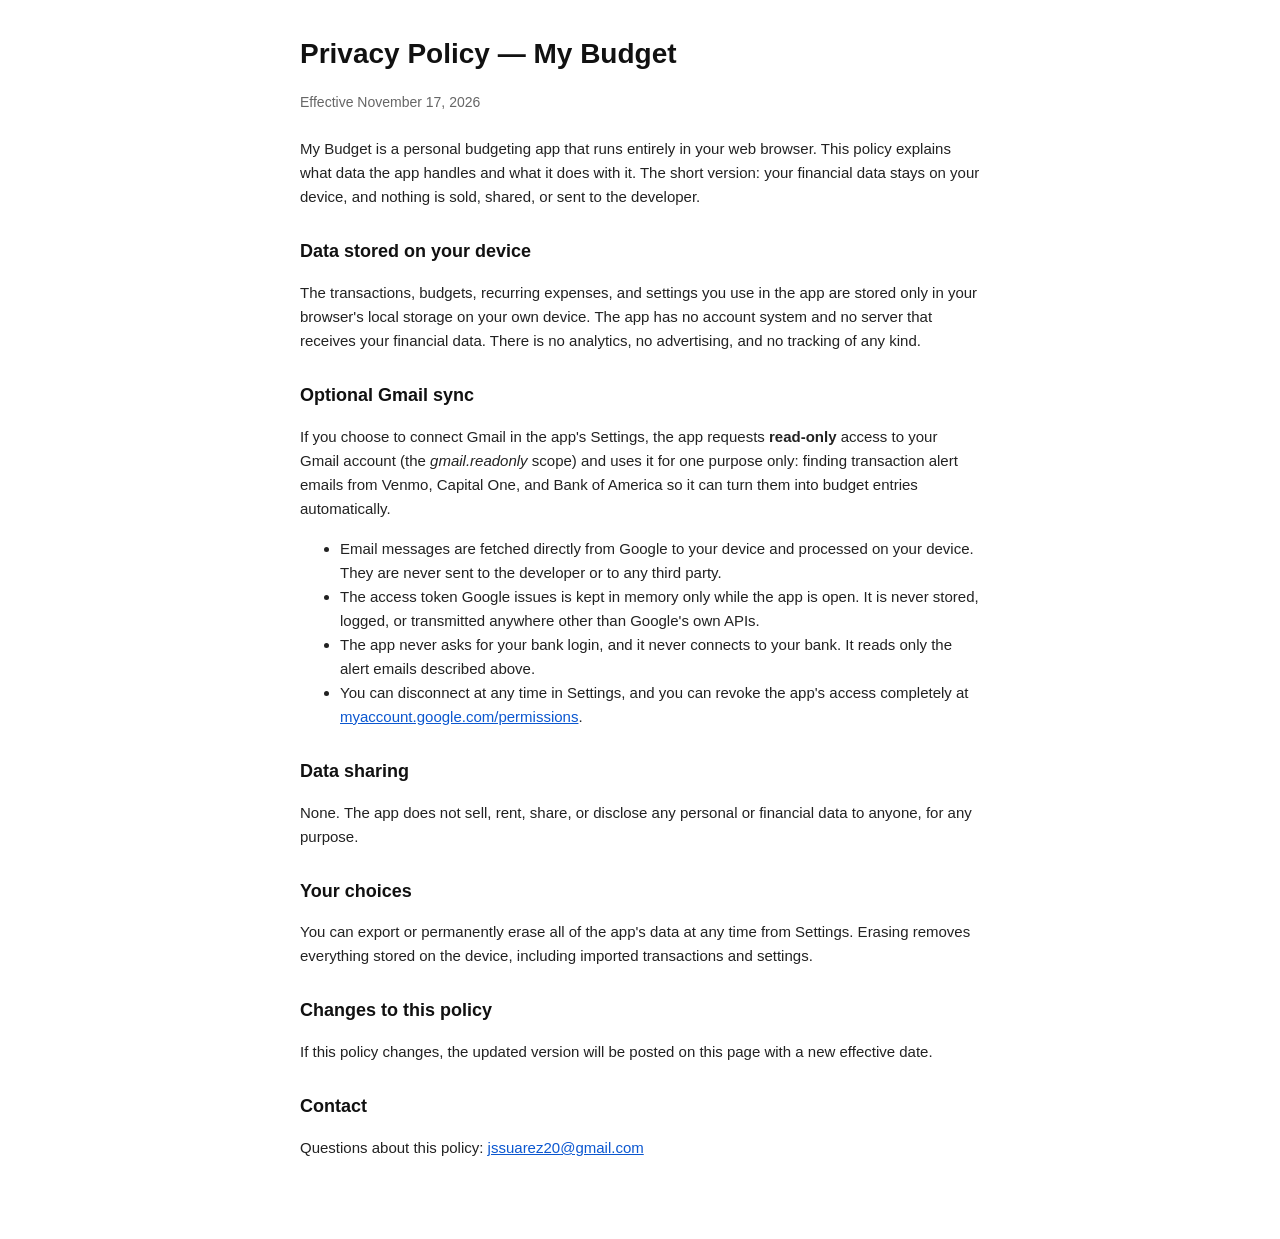
==== privacy.html @ 4f75a4cc "Budget Tracker: local-only week/month tracker with BofA/Capital One/Venmo paste + CSV import" ====
<!DOCTYPE html>
<html lang="en">
<head>
<meta charset="utf-8">
<meta name="viewport" content="width=device-width, initial-scale=1">
<title>Privacy Policy — My Budget</title>
<style>
  body { font-family: -apple-system, BlinkMacSystemFont, "Segoe UI", Roboto, Helvetica, Arial, sans-serif; margin: 0; background: #fff; color: #111; }
  main { max-width: 680px; margin: 0 auto; padding: 32px 20px 64px; line-height: 1.6; }
  h1 { font-size: 28px; margin: 0 0 4px; }
  h2 { font-size: 18px; margin: 28px 0 8px; }
  p, li { font-size: 15px; color: #222; }
  .date { color: #666; font-size: 14px; margin-bottom: 24px; }
  a { color: #0b57d0; }
</style>
</head>
<body>
<main>
<h1>Privacy Policy — My Budget</h1>
<p class="date">Effective November 17, 2026</p>

<p>My Budget is a personal budgeting app that runs entirely in your web browser. This policy explains what data the app handles and what it does with it. The short version: your financial data stays on your device, and nothing is sold, shared, or sent to the developer.</p>

<h2>Data stored on your device</h2>
<p>The transactions, budgets, recurring expenses, and settings you use in the app are stored only in your browser's local storage on your own device. The app has no account system and no server that receives your financial data. There is no analytics, no advertising, and no tracking of any kind.</p>

<h2>Optional Gmail sync</h2>
<p>If you choose to connect Gmail in the app's Settings, the app requests <strong>read-only</strong> access to your Gmail account (the <em>gmail.readonly</em> scope) and uses it for one purpose only: finding transaction alert emails from Venmo, Capital One, and Bank of America so it can turn them into budget entries automatically.</p>
<ul>
  <li>Email messages are fetched directly from Google to your device and processed on your device. They are never sent to the developer or to any third party.</li>
  <li>The access token Google issues is kept in memory only while the app is open. It is never stored, logged, or transmitted anywhere other than Google's own APIs.</li>
  <li>The app never asks for your bank login, and it never connects to your bank. It reads only the alert emails described above.</li>
  <li>You can disconnect at any time in Settings, and you can revoke the app's access completely at <a href="https://myaccount.google.com/permissions">myaccount.google.com/permissions</a>.</li>
</ul>

<h2>Data sharing</h2>
<p>None. The app does not sell, rent, share, or disclose any personal or financial data to anyone, for any purpose.</p>

<h2>Your choices</h2>
<p>You can export or permanently erase all of the app's data at any time from Settings. Erasing removes everything stored on the device, including imported transactions and settings.</p>

<h2>Changes to this policy</h2>
<p>If this policy changes, the updated version will be posted on this page with a new effective date.</p>

<h2>Contact</h2>
<p>Questions about this policy: <a href="mailto:jssuarez20@gmail.com">jssuarez20@gmail.com</a></p>
</main>
</body>
</html>
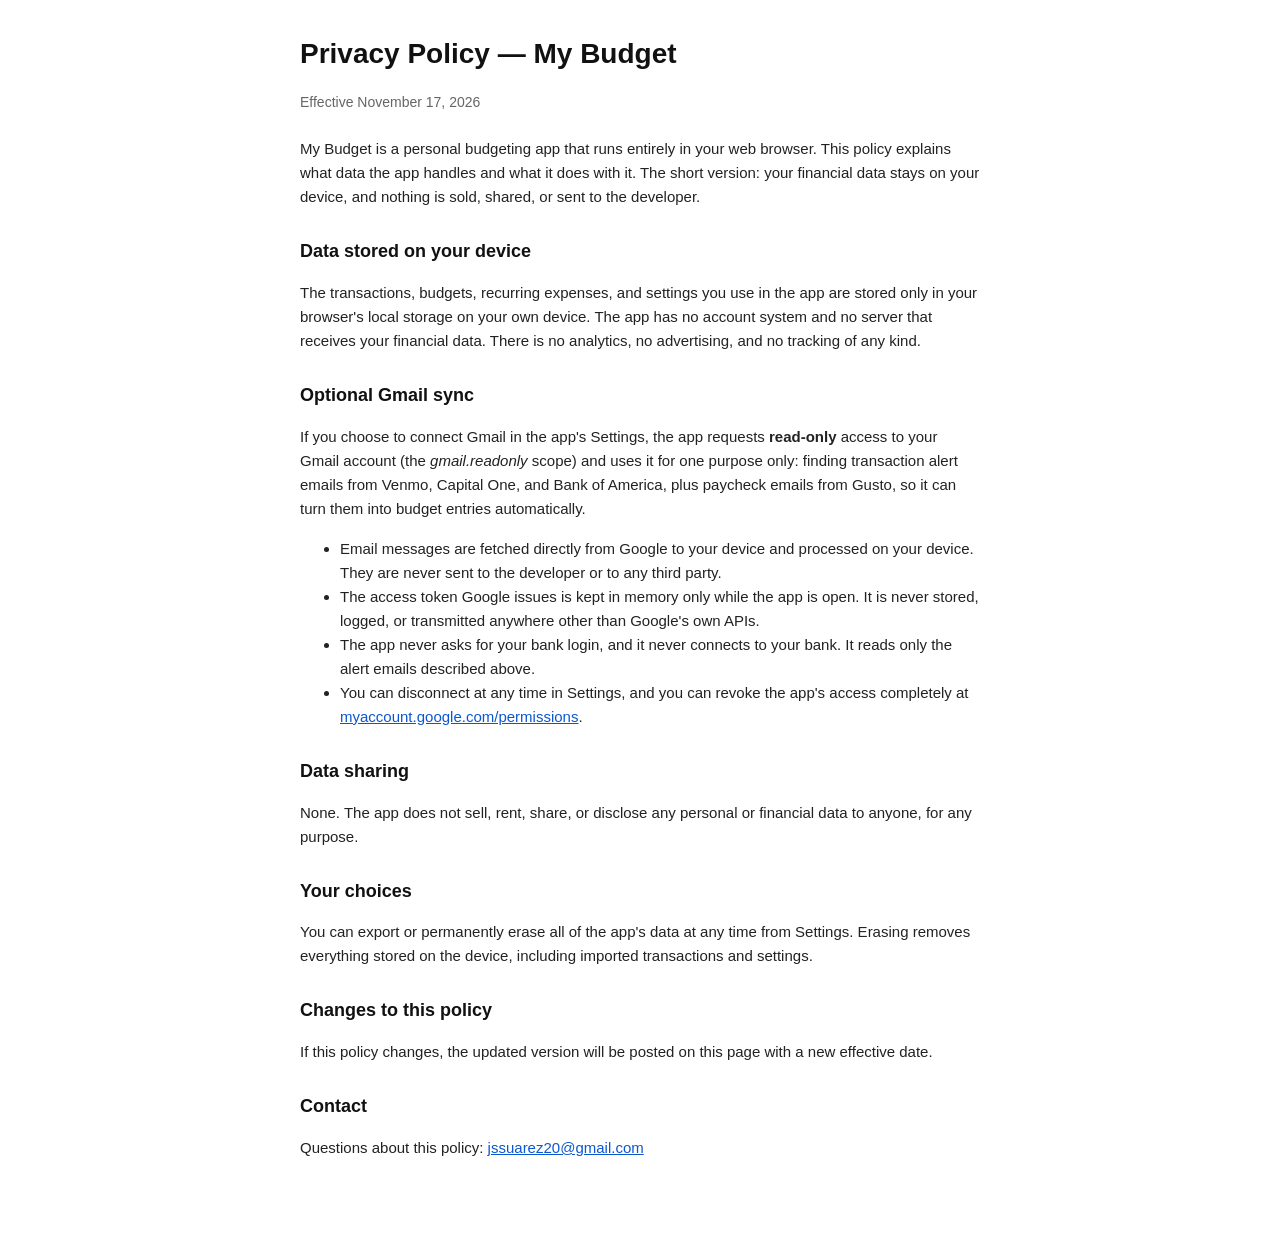
==== commit 7ef7414b: "Budget Tracker: local-only week/month tracker with BofA/Capital One/Venmo paste + CSV import" ====
--- a/privacy.html
+++ b/privacy.html
@@ -25,7 +25,7 @@
 <p>The transactions, budgets, recurring expenses, and settings you use in the app are stored only in your browser's local storage on your own device. The app has no account system and no server that receives your financial data. There is no analytics, no advertising, and no tracking of any kind.</p>
 
 <h2>Optional Gmail sync</h2>
-<p>If you choose to connect Gmail in the app's Settings, the app requests <strong>read-only</strong> access to your Gmail account (the <em>gmail.readonly</em> scope) and uses it for one purpose only: finding transaction alert emails from Venmo, Capital One, and Bank of America so it can turn them into budget entries automatically.</p>
+<p>If you choose to connect Gmail in the app's Settings, the app requests <strong>read-only</strong> access to your Gmail account (the <em>gmail.readonly</em> scope) and uses it for one purpose only: finding transaction alert emails from Venmo, Capital One, and Bank of America, plus paycheck emails from Gusto, so it can turn them into budget entries automatically.</p>
 <ul>
   <li>Email messages are fetched directly from Google to your device and processed on your device. They are never sent to the developer or to any third party.</li>
   <li>The access token Google issues is kept in memory only while the app is open. It is never stored, logged, or transmitted anywhere other than Google's own APIs.</li>
